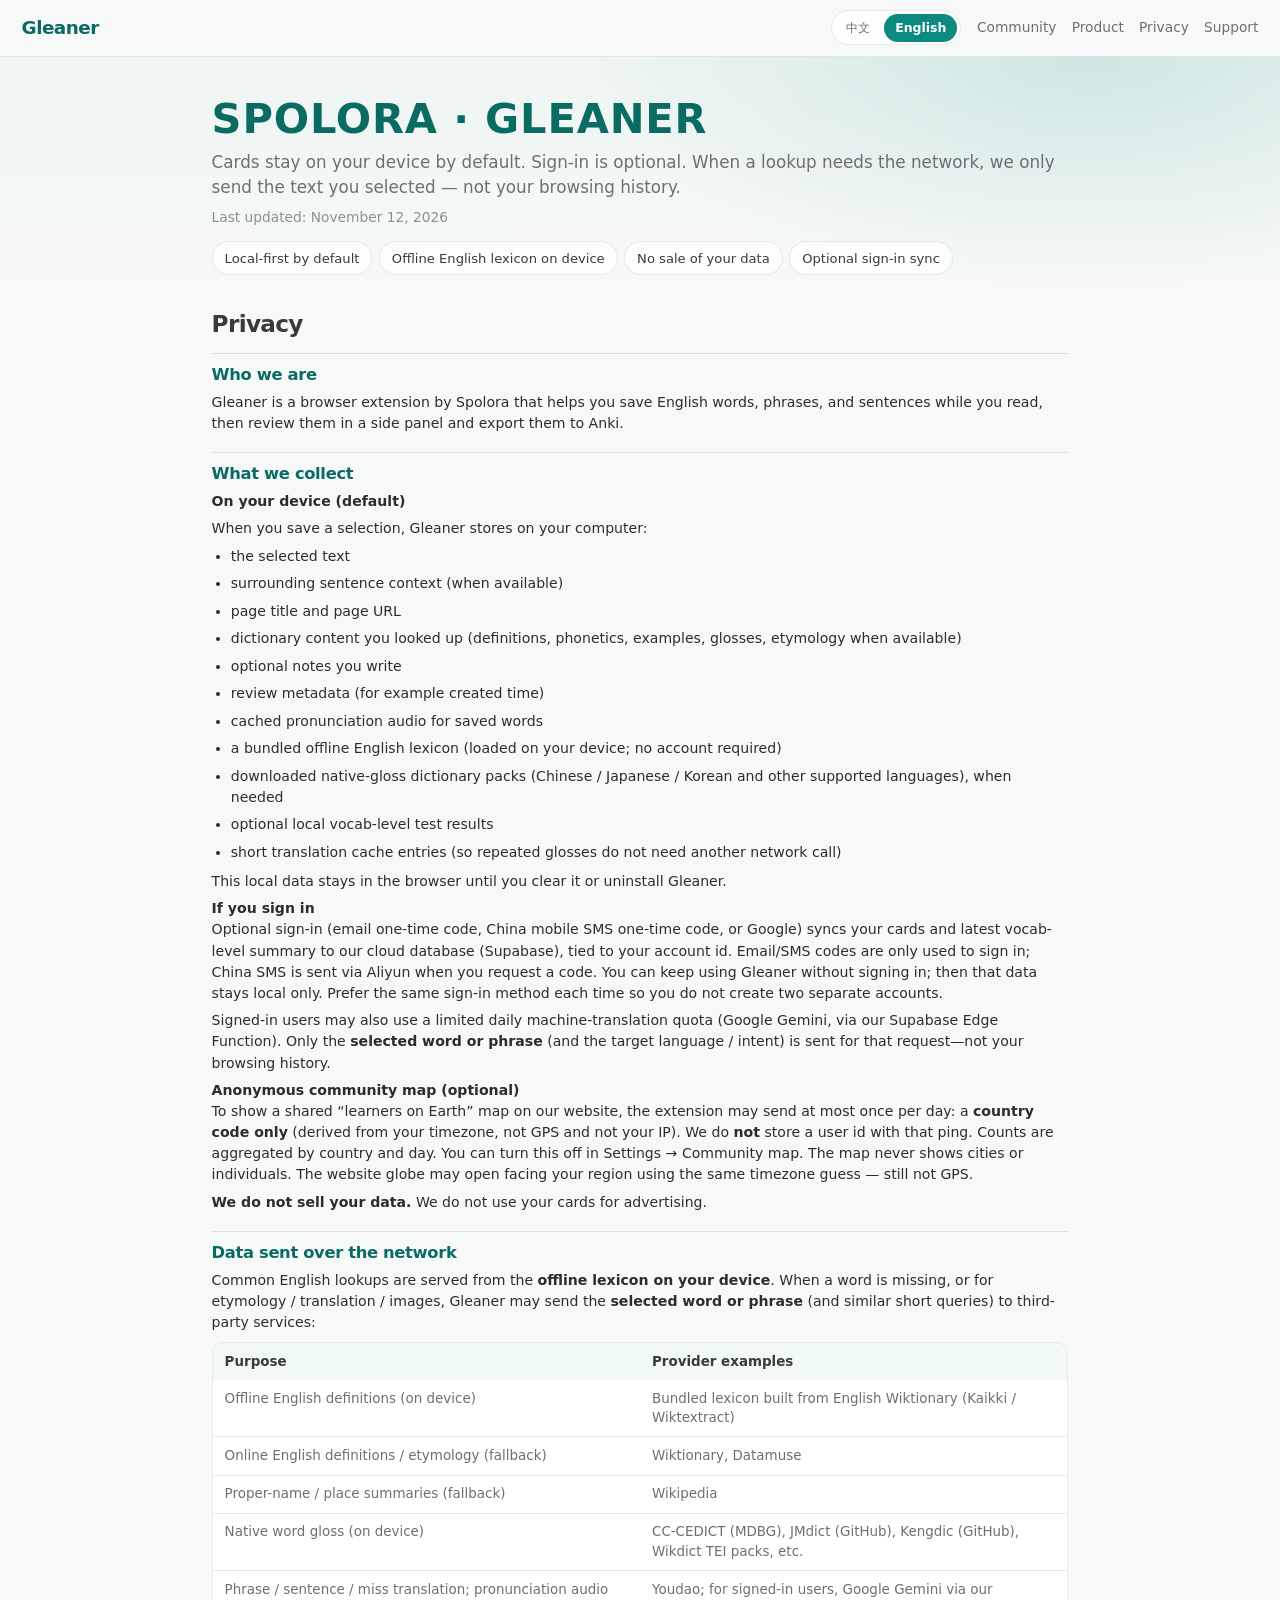
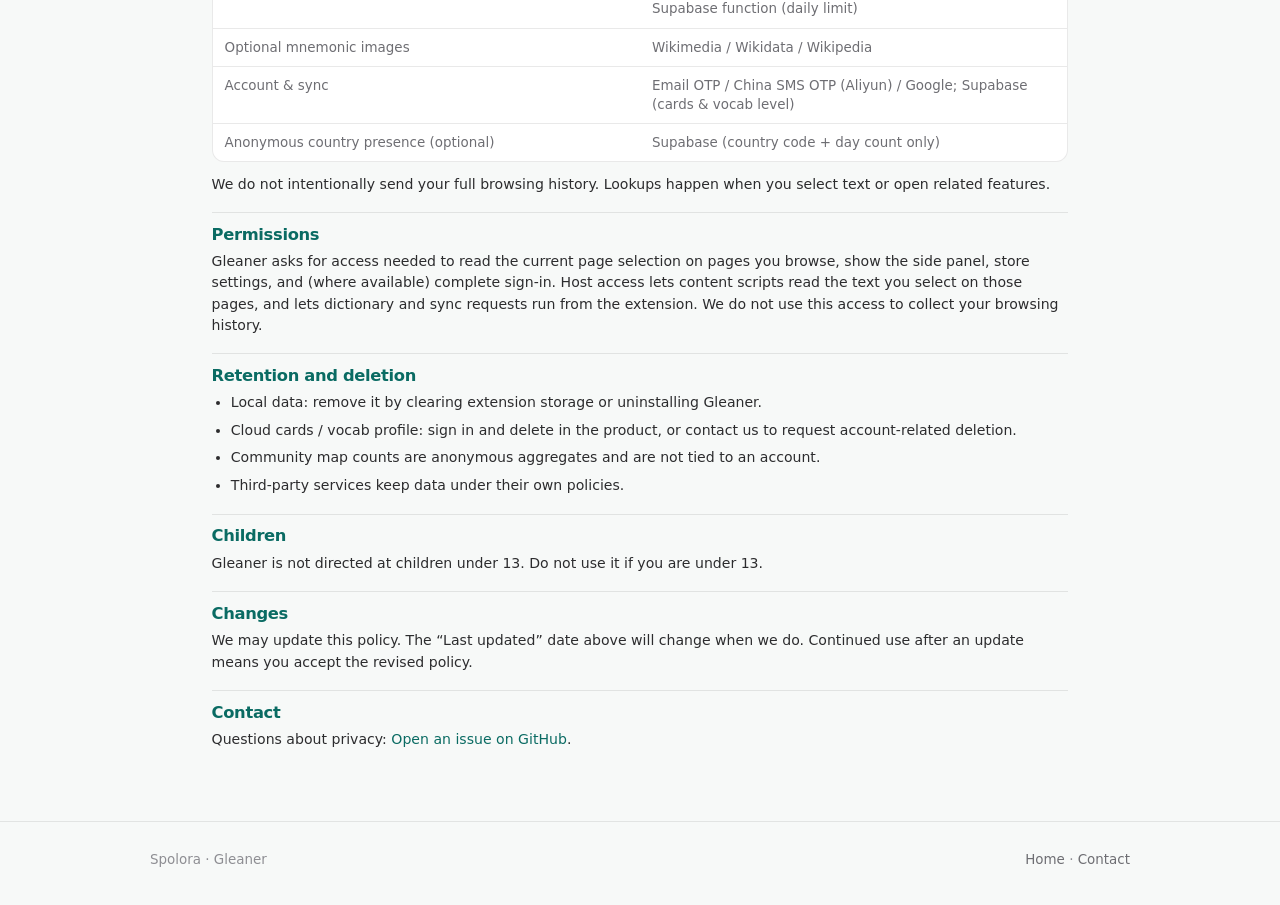
==== privacy.html @ b1b244e4 "Use teal outline secondary CTAs on the hero. Co-authored-by: Cursor <cursoragent@cursor.com>" ====
<!doctype html>
<html lang="en">
  <head>
    <meta charset="UTF-8" />
    <meta name="viewport" content="width=device-width, initial-scale=1" />
    <title>Gleaner Privacy Policy · 隐私政策</title>
    <meta
      name="description"
      content="Privacy Policy for the Gleaner browser extension by Spolora. Gleaner 浏览器扩展隐私政策"
    />
    <link rel="icon" href="icons/icon.svg" type="image/svg+xml" />
    <link rel="icon" href="icons/32.png" type="image/png" sizes="32x32" />
    <link rel="icon" href="icons/16.png" type="image/png" sizes="16x16" />
    <link rel="apple-touch-icon" href="icons/128.png" sizes="128x128" />
    <link rel="stylesheet" href="assets/site.css?v=27" />
    <script>
      (function () {
        try {
          var v = localStorage.getItem('gleaner.siteLang') || '';
          if (v !== 'auto' && v !== 'en' && v !== 'zh') {
            var legacy = localStorage.getItem('gleaner.policyLang') || '';
            v = legacy === 'en' || legacy === 'zh' ? legacy : 'auto';
          }
          var langs = [];
          try {
            langs = Array.prototype.slice.call(navigator.languages || []);
          } catch (e) {}
          if (!langs.length && navigator.language) langs = [navigator.language];
          var zh = langs.some(function (l) {
            return /^zh\b/i.test(l || '');
          });
          var lang = v === 'zh' || v === 'en' ? v : zh ? 'zh' : 'en';
          document.documentElement.setAttribute('data-site-lang', lang);
          document.documentElement.setAttribute('data-policy-lang', lang);
          document.documentElement.lang = lang === 'zh' ? 'zh-CN' : 'en';
        } catch (e) {}
      })();
    </script>
  </head>
  <body data-i18n-title="docTitlePrivacy">
    <nav class="nav" aria-label="Primary">
      <a class="nav-brand" href="./">Gleaner</a>
      <div class="nav-end">
        <div class="lang-controls" role="group" data-i18n-aria="langGroup">
          <div class="lang-switch" role="group">
            <button type="button" data-lang-choice="zh" aria-pressed="false">
              <span data-i18n="langLocal">中文</span>
            </button>
            <button type="button" data-lang-choice="en" aria-pressed="false">
              <span data-i18n="langEn">English</span>
            </button>
          </div>
        </div>
        <div class="nav-links">
          <a href="./#community" data-i18n="navCommunity">Community</a>
          <a href="./#product" data-i18n="navProduct">Product</a>
          <a href="./privacy.html" aria-current="page" data-i18n="navPrivacy">Privacy</a>
          <a href="https://github.com/Spolora/gleaner-site/issues" data-i18n="navSupport"
            >Support</a
          >
        </div>
      </div>
    </nav>

    <header class="policy-hero">
      <div class="policy-hero-inner">
        <p class="policy-kicker" data-i18n="policyKicker">Spolora · Gleaner</p>
        <p class="policy-lead" data-i18n="policyLead">
          Cards stay on your device by default. Sign-in is optional. When a lookup
          needs the network, we only send the text you selected — not your browsing
          history.
        </p>
        <p class="policy-meta" data-i18n="policyMeta">
          Last updated: November 12, 2026
        </p>
        <ul class="policy-summary">
          <li data-i18n="policySum1">Local-first by default</li>
          <li data-i18n="policySum2">Offline English lexicon on device</li>
          <li data-i18n="policySum3">No sale of your data</li>
          <li data-i18n="policySum4">Optional sign-in sync</li>
        </ul>
      </div>
    </header>

    <main class="policy">
      <section id="en" class="policy-panel" lang="en" data-policy-panel="en" role="tabpanel" hidden>
        <h2>Privacy</h2>

        <h3>Who we are</h3>
        <p>
          Gleaner is a browser extension by Spolora that helps you save English words, phrases, and
          sentences while you read, then review them in a side panel and export them to Anki.
        </p>

        <h3>What we collect</h3>
        <p><strong>On your device (default)</strong></p>
        <p>When you save a selection, Gleaner stores on your computer:</p>
        <ul>
          <li>the selected text</li>
          <li>surrounding sentence context (when available)</li>
          <li>page title and page URL</li>
          <li>
            dictionary content you looked up (definitions, phonetics, examples, glosses, etymology
            when available)
          </li>
          <li>optional notes you write</li>
          <li>review metadata (for example created time)</li>
          <li>cached pronunciation audio for saved words</li>
          <li>a bundled offline English lexicon (loaded on your device; no account required)</li>
          <li>
            downloaded native-gloss dictionary packs (Chinese / Japanese / Korean and other
            supported languages), when needed
          </li>
          <li>optional local vocab-level test results</li>
          <li>
            short translation cache entries (so repeated glosses do not need another network call)
          </li>
        </ul>
        <p>
          This local data stays in the browser until you clear it or uninstall Gleaner.
        </p>
        <p>
          <strong>If you sign in</strong><br />
          Optional sign-in (email one-time code, China mobile SMS one-time code, or Google) syncs
          your cards and latest vocab-level summary to our cloud database (Supabase), tied to your
          account id. Email/SMS codes are only used to sign in; China SMS is sent via Aliyun when
          you request a code. You can keep using Gleaner without signing in; then that data stays
          local only. Prefer the same sign-in method each time so you do not create two separate
          accounts.
        </p>
        <p>
          Signed-in users may also use a limited daily machine-translation quota (Google Gemini,
          via our Supabase Edge Function). Only the <strong>selected word or phrase</strong> (and
          the target language / intent) is sent for that request—not your browsing history.
        </p>
        <p>
          <strong>Anonymous community map (optional)</strong><br />
          To show a shared “learners on Earth” map on our website, the extension may send at most
          once per day: a <strong>country code only</strong> (derived from your timezone, not GPS
          and not your IP). We do <strong>not</strong> store a user id with that ping. Counts are
          aggregated by country and day. You can turn this off in Settings → Community map. The map
          never shows cities or individuals. The website globe may open facing your region using the
          same timezone guess — still not GPS.
        </p>
        <p>
          <strong>We do not sell your data.</strong> We do not use your cards for advertising.
        </p>

        <h3>Data sent over the network</h3>
        <p>
          Common English lookups are served from the <strong>offline lexicon on your device</strong>.
          When a word is missing, or for etymology / translation / images, Gleaner may send the
          <strong>selected word or phrase</strong> (and similar short queries) to third-party
          services:
        </p>
        <table>
          <thead>
            <tr>
              <th>Purpose</th>
              <th>Provider examples</th>
            </tr>
          </thead>
          <tbody>
            <tr>
              <td>Offline English definitions (on device)</td>
              <td>Bundled lexicon built from English Wiktionary (Kaikki / Wiktextract)</td>
            </tr>
            <tr>
              <td>Online English definitions / etymology (fallback)</td>
              <td>Wiktionary, Datamuse</td>
            </tr>
            <tr>
              <td>Proper-name / place summaries (fallback)</td>
              <td>Wikipedia</td>
            </tr>
            <tr>
              <td>Native word gloss (on device)</td>
              <td>CC-CEDICT (MDBG), JMdict (GitHub), Kengdic (GitHub), Wikdict TEI packs, etc.</td>
            </tr>
            <tr>
              <td>Phrase / sentence / miss translation; pronunciation audio</td>
              <td>
                Youdao; for signed-in users, Google Gemini via our Supabase function (daily limit)
              </td>
            </tr>
            <tr>
              <td>Optional mnemonic images</td>
              <td>Wikimedia / Wikidata / Wikipedia</td>
            </tr>
            <tr>
              <td>Account &amp; sync</td>
              <td>
                Email OTP / China SMS OTP (Aliyun) / Google; Supabase (cards &amp; vocab level)
              </td>
            </tr>
            <tr>
              <td>Anonymous country presence (optional)</td>
              <td>Supabase (country code + day count only)</td>
            </tr>
          </tbody>
        </table>
        <p>
          We do not intentionally send your full browsing history. Lookups happen when you select
          text or open related features.
        </p>

        <h3>Permissions</h3>
        <p>
          Gleaner asks for access needed to read the current page selection on pages you browse,
          show the side panel, store settings, and (where available) complete sign-in. Host access
          lets content scripts read the text you select on those pages, and lets dictionary and sync
          requests run from the extension. We do not use this access to collect your browsing
          history.
        </p>

        <h3>Retention and deletion</h3>
        <ul>
          <li>
            Local data: remove it by clearing extension storage or uninstalling Gleaner.
          </li>
          <li>
            Cloud cards / vocab profile: sign in and delete in the product, or contact us to request
            account-related deletion.
          </li>
          <li>
            Community map counts are anonymous aggregates and are not tied to an account.
          </li>
          <li>Third-party services keep data under their own policies.</li>
        </ul>

        <h3>Children</h3>
        <p>Gleaner is not directed at children under 13. Do not use it if you are under 13.</p>

        <h3>Changes</h3>
        <p>
          We may update this policy. The “Last updated” date above will change when we do. Continued
          use after an update means you accept the revised policy.
        </p>

        <h3>Contact</h3>
        <p>
          Questions about privacy:
          <a href="https://github.com/Spolora/gleaner-site/issues">Open an issue on GitHub</a>.
        </p>
      </section>

      <section id="zh" class="policy-panel" lang="zh-CN" data-policy-panel="zh" role="tabpanel" hidden>
        <h2>隐私</h2>

        <h3>我们是谁</h3>
        <p>
          Gleaner 是 Spolora 推出的浏览器扩展：你在阅读时划选英文单词、短语或句子并收藏，在侧边栏复习，并可导出到
          Anki
        </p>

        <h3>我们收集什么</h3>
        <p><strong>默认仅保存在本机</strong></p>
        <p>当你收藏内容时，Gleaner 会在你的电脑/浏览器中保存：</p>
        <ul>
          <li>划选的文本</li>
          <li>上下文句子（如能提取）</li>
          <li>页面标题与网址</li>
          <li>查阅到的词典信息（释义、音标、例句、母语释义、词源等）</li>
          <li>你填写的笔记</li>
          <li>复习相关时间信息</li>
          <li>已收藏单词的发音缓存</li>
          <li>随扩展附带的离线英语词库（在本机加载，无需登录）</li>
          <li>按需下载的母语词典包（中文 / 日文 / 韩文及其他已支持语言）</li>
          <li>可选的词汇水平测试结果（本机）</li>
          <li>简短的翻译缓存（避免重复请求）</li>
        </ul>
        <p>在你清空扩展数据或卸载之前，这些内容留在本机</p>
        <p>
          <strong>如果你选择登录</strong><br />
          可选登录（邮箱验证码、中国大陆手机号短信验证码，或 Google）会把卡片与最近一次词汇水平摘要同步到我们的云端数据库（Supabase），并与账号
          ID 关联；验证码仅用于登录；短信经阿里云发送；不登录也可以正常使用，这些内容只留在本机；请尽量固定同一种登录方式，以免产生两个账号
        </p>
        <p>
          登录用户还可使用有限的每日机翻额度（Google Gemini，经由我们的 Supabase Edge Function）；此类请求仅发送<strong>你划选的词或短语</strong>（以及目标语言 / 用途），不会上传浏览历史
        </p>
        <p>
          <strong>匿名社区地图（可选）</strong><br />
          为在官网展示「地球上的学习者」地图，扩展最多每天发送一次：仅<strong>国家代码</strong>（由时区粗略推断，不是
          GPS，也不使用你的 IP）；我们<strong>不会</strong>把用户 ID 与该心跳一起存储；按国家与日期聚合计数；可在设置中关闭「社区地图」；地图不会显示城市或个人；官网地球也可能按同一时区猜测转到你所在地区——同样不是
          GPS
        </p>
        <p><strong>我们不出售你的数据，也不把卡片用于广告</strong></p>

        <h3>会发到网络上的内容</h3>
        <p>
          常见英文释义优先使用<strong>本机离线词库</strong>；词库未收录，或需要词源 / 翻译 / 配图时，扩展可能把<strong>你划选的词或短语</strong>（及类似短查询）发送给第三方服务：
        </p>
        <table>
          <thead>
            <tr>
              <th>用途</th>
              <th>服务示例</th>
            </tr>
          </thead>
          <tbody>
            <tr>
              <td>离线英文释义（本机）</td>
              <td>随包装载的英语维基词典精简词库（Kaikki / Wiktextract）</td>
            </tr>
            <tr>
              <td>在线英文释义 / 词源（兜底）</td>
              <td>Wiktionary、Datamuse</td>
            </tr>
            <tr>
              <td>人名 / 地名摘要（兜底）</td>
              <td>维基百科</td>
            </tr>
            <tr>
              <td>单词母语释义（本机）</td>
              <td>CC-CEDICT（MDBG）、JMdict（GitHub）、Kengdic（GitHub）、Wikdict 等</td>
            </tr>
            <tr>
              <td>短语 / 句子 / 未收录词翻译；发音音频</td>
              <td>有道；登录用户可通过我们的后端使用 Google Gemini（有每日上限）</td>
            </tr>
            <tr>
              <td>可选助记图片</td>
              <td>Wikimedia / Wikidata / Wikipedia</td>
            </tr>
            <tr>
              <td>账号与同步</td>
              <td>邮箱验证码 / 中国大陆短信验证码（阿里云）/ Google；Supabase（卡片与词汇水平）</td>
            </tr>
            <tr>
              <td>匿名国家活跃（可选）</td>
              <td>Supabase（仅国家码 + 日计数）</td>
            </tr>
          </tbody>
        </table>
        <p>我们不会故意上传你的完整浏览历史；请求发生在你划词或使用相关功能时</p>

        <h3>权限说明</h3>
        <p>
          扩展需要在你浏览的网页上读取当前选中文本、打开侧边栏、保存设置，并在支持的浏览器中完成登录；主机访问权限用于在这些页面上运行划词脚本，以及发起词典查询与同步请求。我们不会用该权限收集你的浏览历史
        </p>

        <h3>保存与删除</h3>
        <ul>
          <li>本机数据：清空扩展存储，或卸载 Gleaner</li>
          <li>云端卡片 / 词汇水平：登录后在产品内删除，或联系我们处理账号相关删除</li>
          <li>社区地图计数为匿名聚合，不绑定账号</li>
          <li>第三方服务按其各自政策处理数据</li>
        </ul>

        <h3>儿童</h3>
        <p>本产品不面向 13 岁以下儿童；未满 13 岁请勿使用</p>

        <h3>变更</h3>
        <p>
          我们可能更新本政策，并以文首“更新日期”为准；更新后继续使用即视为接受修订内容
        </p>

        <h3>联系我们</h3>
        <p>
          隐私相关问题：请在
          <a href="https://github.com/Spolora/gleaner-site/issues">GitHub Issues</a>
          留言
        </p>
      </section>
    </main>

    <footer class="footer">
      <div class="footer-inner">
        <span>Spolora · Gleaner</span>
        <span>
          <a href="./" data-i18n="navHome">Home</a>
          ·
          <a href="https://github.com/Spolora/gleaner-site/issues" data-i18n="navContact"
            >Contact</a
          >
        </span>
      </div>
    </footer>

    <script src="./assets/i18n.js?v=8"></script>
  </body>
</html>
---- assets/site.css ----
@import url("https://fonts.googleapis.com/css2?family=Great+Vibes&family=Playfair+Display:wght@600;700&display=swap");

:root {
  color-scheme: light;
  --ink: #2c2c2e;
  --ink-soft: #3a3a3c;
  --soft: #6e6e73;
  --mute: #8e8e93;
  --line: rgba(44, 44, 46, 0.1);
  --bg: #f7f9f8;
  --panel: #ffffff;
  --teal: #0d8a80;
  --teal-deep: #0a6b63;
  --teal-soft: rgba(13, 138, 128, 0.12);
  --sand: #f3eee6;
  --amber: #c27a2d;
  --shadow: 0 16px 40px rgba(44, 44, 46, 0.07);
  --serif: "SF Pro Display", "Segoe UI Variable Display", "PingFang SC",
    "Helvetica Neue", system-ui, sans-serif;
  --sans: "SF Pro Text", "Segoe UI Variable Text", "PingFang SC", "Microsoft YaHei",
    "Helvetica Neue", system-ui, sans-serif;
  --script: "Great Vibes", "Segoe Script", cursive;
  --display: "Playfair Display", Georgia, "Times New Roman", serif;
}

* {
  box-sizing: border-box;
}

html {
  scroll-behavior: smooth;
}

body {
  margin: 0;
  font-family: var(--sans);
  color: var(--ink);
  background: var(--bg);
  line-height: 1.45;
  -webkit-font-smoothing: antialiased;
}

/* Chinese UI reads denser; nudge base size down slightly. */
html[data-site-lang='zh'] body {
  font-size: 0.94rem;
}


a {
  color: var(--teal-deep);
  text-decoration: none;
}

a:hover {
  text-decoration: underline;
}

.nav {
  position: sticky;
  top: 0;
  z-index: 20;
  display: flex;
  align-items: center;
  justify-content: space-between;
  gap: 1rem;
  padding: 0.65rem 1.35rem;
  backdrop-filter: saturate(180%) blur(16px);
  background: rgba(247, 249, 248, 0.78);
  border-bottom: 1px solid var(--line);
}

.nav-brand {
  font-family: var(--serif);
  font-size: 1.15rem;
  font-weight: 600;
  letter-spacing: -0.03em;
  color: var(--teal-deep);
  text-decoration: none;
}

.nav-end {
  display: flex;
  flex-wrap: wrap;
  align-items: center;
  justify-content: flex-end;
  gap: 0.75rem 1rem;
}

.nav-links {
  display: flex;
  flex-wrap: wrap;
  gap: 0.95rem;
  font-size: 0.86rem;
  color: var(--soft);
}

.lang-controls {
  display: inline-flex;
  flex-wrap: wrap;
  align-items: center;
  gap: 0.4rem;
}

.lang-switch {
  display: inline-flex;
  gap: 0.2rem;
  padding: 0.15rem;
  border-radius: 980px;
  background: rgba(255, 255, 255, 0.7);
  border: 1px solid var(--line);
}

.lang-switch button {
  appearance: none;
  border: 0;
  background: transparent;
  color: var(--soft);
  font: inherit;
  font-size: 0.78rem;
  font-weight: 560;
  padding: 0.32rem 0.7rem;
  border-radius: 980px;
  cursor: pointer;
}

.lang-switch button.is-active {
  background: var(--teal);
  color: #fff;
}

@media (max-width: 720px) {
  .nav {
    align-items: flex-start;
  }

  .nav-end {
    width: 100%;
    justify-content: flex-start;
  }
}

.nav-links a {
  color: inherit;
  text-decoration: none;
}

.nav-links a:hover {
  color: var(--teal-deep);
}

.hero {
  position: relative;
  min-height: 0;
  display: flex;
  flex-direction: column;
  justify-content: flex-end;
  padding: clamp(1.25rem, 3.5vw, 2.25rem) 1.35rem clamp(1.35rem, 3vw, 1.85rem);
  overflow: hidden;
  background:
    radial-gradient(1000px 560px at 78% 8%, rgba(13, 138, 128, 0.18), transparent 55%),
    radial-gradient(720px 420px at 8% 85%, rgba(194, 122, 45, 0.08), transparent 50%),
    linear-gradient(180deg, #eef5f3 0%, #f7f9f8 52%, #ffffff 100%);
}

.hero::after {
  content: "";
  position: absolute;
  inset: 0;
  background-image: linear-gradient(
    to bottom,
    transparent 0%,
    transparent 68%,
    rgba(247, 249, 248, 0.5) 100%
  );
  pointer-events: none;
}

.hero-inner {
  position: relative;
  z-index: 1;
  max-width: 980px;
  margin: 0 auto;
  width: 100%;
  animation: rise 0.9s cubic-bezier(0.22, 1, 0.36, 1) both;
}

.hero-brand {
  margin: 0;
  font-family: var(--serif);
  font-size: clamp(2.6rem, 7vw, 4.6rem);
  font-weight: 600;
  letter-spacing: -0.05em;
  line-height: 0.95;
  color: var(--teal-deep);
}

.hero-title {
  margin: 0.65rem 0 0;
  max-width: none;
  font-family: var(--serif);
  font-size: clamp(1.15rem, 2.4vw, 1.55rem);
  font-weight: 560;
  letter-spacing: -0.03em;
  line-height: 1.25;
  color: var(--ink-soft);
  white-space: nowrap;
}

@media (max-width: 720px) {
  .hero-title {
    white-space: normal;
    font-size: clamp(1.1rem, 4.6vw, 1.35rem);
  }
}

.hero-lead {
  margin: 0.75rem 0 0;
  max-width: 34rem;
  color: var(--soft);
  font-size: 1.02rem;
}

.hero-cta {
  display: flex;
  flex-wrap: wrap;
  gap: 0.65rem;
  margin-top: 1.25rem;
}

.btn {
  display: inline-flex;
  align-items: center;
  justify-content: center;
  border-radius: 980px;
  padding: 0.68rem 1.2rem;
  font-size: 0.9rem;
  font-weight: 560;
  border: 1.5px solid transparent;
  cursor: pointer;
  transition: transform 0.2s ease, background 0.2s ease, color 0.2s ease,
    border-color 0.2s ease, box-shadow 0.2s ease;
  text-decoration: none;
}

.btn:hover {
  text-decoration: none;
  transform: translateY(-1px);
}

.btn-primary {
  background: var(--teal);
  color: #fff;
  border-color: var(--teal);
}

.btn-primary:hover {
  background: var(--teal-deep);
  border-color: var(--teal-deep);
  color: #fff;
  box-shadow: 0 8px 20px rgba(13, 138, 128, 0.22);
}

.btn-ghost {
  background: transparent;
  color: var(--teal-deep);
  border-color: rgba(10, 107, 99, 0.55);
}

.btn-ghost:hover {
  background: var(--teal-soft);
  border-color: var(--teal-deep);
  color: var(--teal-deep);
}

.section {
  padding: clamp(2.4rem, 5.5vw, 4rem) 1.35rem;
}

.section-inner {
  max-width: 980px;
  margin: 0 auto;
}

.section h2 {
  margin: 0;
  font-family: var(--serif);
  /* Match hero title size (product page hierarchy). */
  font-size: clamp(1.15rem, 2.4vw, 1.55rem);
  font-weight: 560;
  letter-spacing: -0.03em;
  line-height: 1.25;
  color: var(--ink-soft);
}

@media (max-width: 640px) {
  .section h2 {
    font-size: clamp(1.1rem, 4.6vw, 1.35rem);
  }
}

.section .lead {
  margin: 0.55rem 0 0;
  max-width: 38rem;
  color: var(--soft);
  font-size: 0.98rem;
}

.features {
  display: grid;
  gap: 0.85rem;
  margin-top: 1.6rem;
}

@media (min-width: 800px) {
  .features {
    grid-template-columns: repeat(3, 1fr);
  }
}

.feature {
  padding: 1rem 0 0;
  border-top: 1px solid var(--line);
  animation: rise 0.8s cubic-bezier(0.22, 1, 0.36, 1) both;
}

.feature:nth-child(2) {
  animation-delay: 0.08s;
}

.feature:nth-child(3) {
  animation-delay: 0.16s;
}

.feature h3 {
  margin: 0;
  font-size: 1.05rem;
  letter-spacing: -0.02em;
  color: var(--teal-deep);
}

.feature p {
  margin: 0.35rem 0 0;
  color: var(--soft);
  font-size: 0.92rem;
}

.community {
  background: linear-gradient(180deg, #eef4f3 0%, #f5f5f7 100%);
}

.map-shell {
  margin-top: 1.35rem;
  padding: 1rem 0.9rem 0.85rem;
  border-radius: 24px;
  background: var(--panel);
  box-shadow: var(--shadow);
  animation: fade 1.1s ease both;
}

.map-meta {
  display: flex;
  flex-wrap: wrap;
  align-items: baseline;
  justify-content: space-between;
  gap: 0.55rem 1.25rem;
  margin-bottom: 0.55rem;
  padding: 0 0.25rem;
}

.map-stat {
  font-family: var(--serif);
  font-size: clamp(0.86rem, 1.5vw, 1rem);
  font-weight: 560;
  letter-spacing: -0.02em;
  color: var(--ink-soft);
}

.map-stat span {
  color: var(--mute);
  font-size: 0.72rem;
  font-weight: 500;
  letter-spacing: 0;
}

.map-note {
  margin: 0;
  max-width: 34rem;
  color: var(--mute);
  font-size: 0.8rem;
  line-height: 1.4;
}

.map-toolbar {
  display: flex;
  flex-wrap: wrap;
  align-items: center;
  justify-content: space-between;
  gap: 0.65rem 1rem;
  margin: 0.2rem 0 0.7rem;
  padding: 0 0.15rem;
}

.map-modes {
  display: inline-flex;
  padding: 2px;
  border-radius: 980px;
  background: var(--teal-soft);
}

.map-mode {
  border: 0;
  border-radius: 980px;
  padding: 0.26rem 0.62rem;
  font: inherit;
  font-size: 0.7rem;
  font-weight: 560;
  color: var(--soft);
  background: transparent;
  cursor: pointer;
  transition: background 0.2s ease, color 0.2s ease;
}

.map-mode:hover {
  color: var(--teal-deep);
}

.map-mode.is-active {
  background: #fff;
  color: var(--teal-deep);
  box-shadow: 0 1px 3px rgba(13, 138, 128, 0.12);
}

.map-legend {
  display: inline-flex;
  align-items: center;
  gap: 0.4rem;
  color: var(--mute);
  font-size: 0.74rem;
}

.map-legend-bar {
  width: 88px;
  height: 8px;
  border-radius: 980px;
  background: linear-gradient(
    90deg,
    #bae6fd 0%,
    #38bdf8 20%,
    #facc15 45%,
    #f97316 70%,
    #dc2626 88%,
    #450a0a 100%
  );
}

.world-globe {
  position: relative;
  width: 100%;
  min-height: 400px;
  border-radius: 18px;
  overflow: hidden;
  background:
    radial-gradient(circle at 50% 45%, #1a2330 0%, #0f141c 60%, #0b0e13 100%);
  cursor: grab;
}

.world-globe[data-mode='borders'] {
  background:
    radial-gradient(circle at 50% 42%, #d9e6f2 0%, #eef3f7 55%, #f5f5f7 100%);
}

.globe-loading {
  position: absolute;
  inset: 0;
  display: grid;
  place-items: center;
  margin: 0;
  color: rgba(255, 255, 255, 0.72);
  font-size: 0.95rem;
  z-index: 1;
  pointer-events: none;
}

.world-globe:active {
  cursor: grabbing;
}

.world-globe canvas {
  display: block;
  width: 100% !important;
}

.map-hint {
  margin: 0.5rem 0 0;
  text-align: center;
  color: var(--mute);
  font-size: 0.76rem;
  letter-spacing: 0.02em;
}

.footer {
  padding: 1.75rem 1.35rem 2.25rem;
  border-top: 1px solid var(--line);
  color: var(--mute);
  font-size: 0.84rem;
}

.footer-inner {
  max-width: 980px;
  margin: 0 auto;
  display: flex;
  flex-wrap: wrap;
  justify-content: space-between;
  gap: 0.65rem 1.25rem;
}

.footer a {
  color: var(--soft);
}

@keyframes rise {
  from {
    opacity: 0;
    transform: translateY(14px);
  }
  to {
    opacity: 1;
    transform: translateY(0);
  }
}

@keyframes fade {
  from {
    opacity: 0;
  }
  to {
    opacity: 1;
  }
}

@media (prefers-reduced-motion: reduce) {
  *,
  *::before,
  *::after {
    animation: none !important;
    transition: none !important;
  }
}

/* —— Privacy policy page —— */
.policy-hero {
  padding: clamp(1.5rem, 4vw, 2.4rem) 0 1.5rem;
  background:
    radial-gradient(900px 420px at 85% 0%, rgba(13, 138, 128, 0.14), transparent 55%),
    linear-gradient(180deg, #eef5f3 0%, var(--bg) 100%);
}

.policy-hero-inner,
.policy {
  box-sizing: border-box;
  width: 100%;
  max-width: 900px;
  margin: 0 auto;
  padding-left: 1.35rem;
  padding-right: 1.35rem;
  text-align: left;
}

.policy-hero-inner {
  animation: rise 0.75s cubic-bezier(0.22, 1, 0.36, 1) both;
}

.policy-kicker {
  margin: 0;
  font-size: clamp(1.9rem, 4.2vw, 2.6rem);
  letter-spacing: 0.02em;
  text-transform: uppercase;
  color: var(--teal-deep);
  font-weight: 650;
  line-height: 1.15;
}

.policy-lead {
  margin: 0.45rem 0 0;
  max-width: none;
  color: var(--soft);
  font-size: 1.05rem;
  line-height: 1.45;
}

.policy-meta {
  margin: 0.55rem 0 0;
  color: var(--mute);
  font-size: 0.86rem;
}

.policy-summary {
  display: flex;
  flex-wrap: wrap;
  gap: 0.4rem;
  margin: 0.85rem 0 0;
  padding: 0;
  list-style: none;
}

.policy-summary li {
  margin: 0;
  padding: 0.4rem 0.75rem;
  border-radius: 980px;
  background: rgba(255, 255, 255, 0.75);
  border: 1px solid var(--line);
  color: var(--ink-soft);
  font-size: 0.82rem;
}

.policy-lang {
  display: inline-flex;
  gap: 0.25rem;
  margin-top: 0.9rem;
  padding: 0.2rem;
  border-radius: 980px;
  background: rgba(255, 255, 255, 0.7);
  border: 1px solid var(--line);
}

.policy-lang button {
  appearance: none;
  border: 0;
  background: transparent;
  color: var(--soft);
  font: inherit;
  font-size: 0.84rem;
  font-weight: 560;
  padding: 0.4rem 0.85rem;
  border-radius: 980px;
  cursor: pointer;
}

.policy-lang button.is-active {
  background: var(--teal);
  color: #fff;
}

.policy {
  padding-top: 0.5rem;
  padding-bottom: 4rem;
}

.policy-panel {
  animation: fade 0.35s ease both;
}

.policy-panel[hidden] {
  display: none !important;
}

.policy h2 {
  margin: 0 0 0.35rem;
  font-family: var(--serif);
  font-size: 1.45rem;
  font-weight: 600;
  letter-spacing: -0.03em;
  color: var(--ink-soft);
}

.policy h3 {
  margin: 1.1rem 0 0.3rem;
  padding-top: 0.6rem;
  border-top: 1px solid var(--line);
  font-size: 1.02rem;
  letter-spacing: -0.02em;
  color: var(--teal-deep);
}

.policy h3:first-of-type {
  margin-top: 0.75rem;
}

.policy p,
.policy li {
  margin: 0 0 0.4rem;
  color: var(--ink);
  font-size: 0.88rem;
  line-height: 1.5;
}

.policy ul {
  margin: 0 0 0.5rem;
  padding-left: 1.2rem;
}

.policy table {
  width: 100%;
  border-collapse: separate;
  border-spacing: 0;
  margin: 0.55rem 0 0.7rem;
  font-size: 0.84rem;
  border: 1px solid var(--line);
  border-radius: 12px;
  overflow: hidden;
  background: var(--panel);
}

.policy th,
.policy td {
  padding: 0.55rem 0.75rem;
  text-align: left;
  vertical-align: top;
  border-bottom: 1px solid var(--line);
  line-height: 1.45;
}

.policy tr:last-child th,
.policy tr:last-child td {
  border-bottom: 0;
}

.policy th {
  width: 34%;
  background: rgba(13, 138, 128, 0.06);
  color: var(--ink-soft);
  font-weight: 560;
}

.policy td {
  color: var(--soft);
}

@media (max-width: 560px) {
  .policy th,
  .policy td {
    display: block;
    width: 100%;
  }

  .policy th {
    border-bottom: 0;
    padding-bottom: 0.2rem;
  }

  .policy td {
    padding-top: 0.25rem;
  }
}
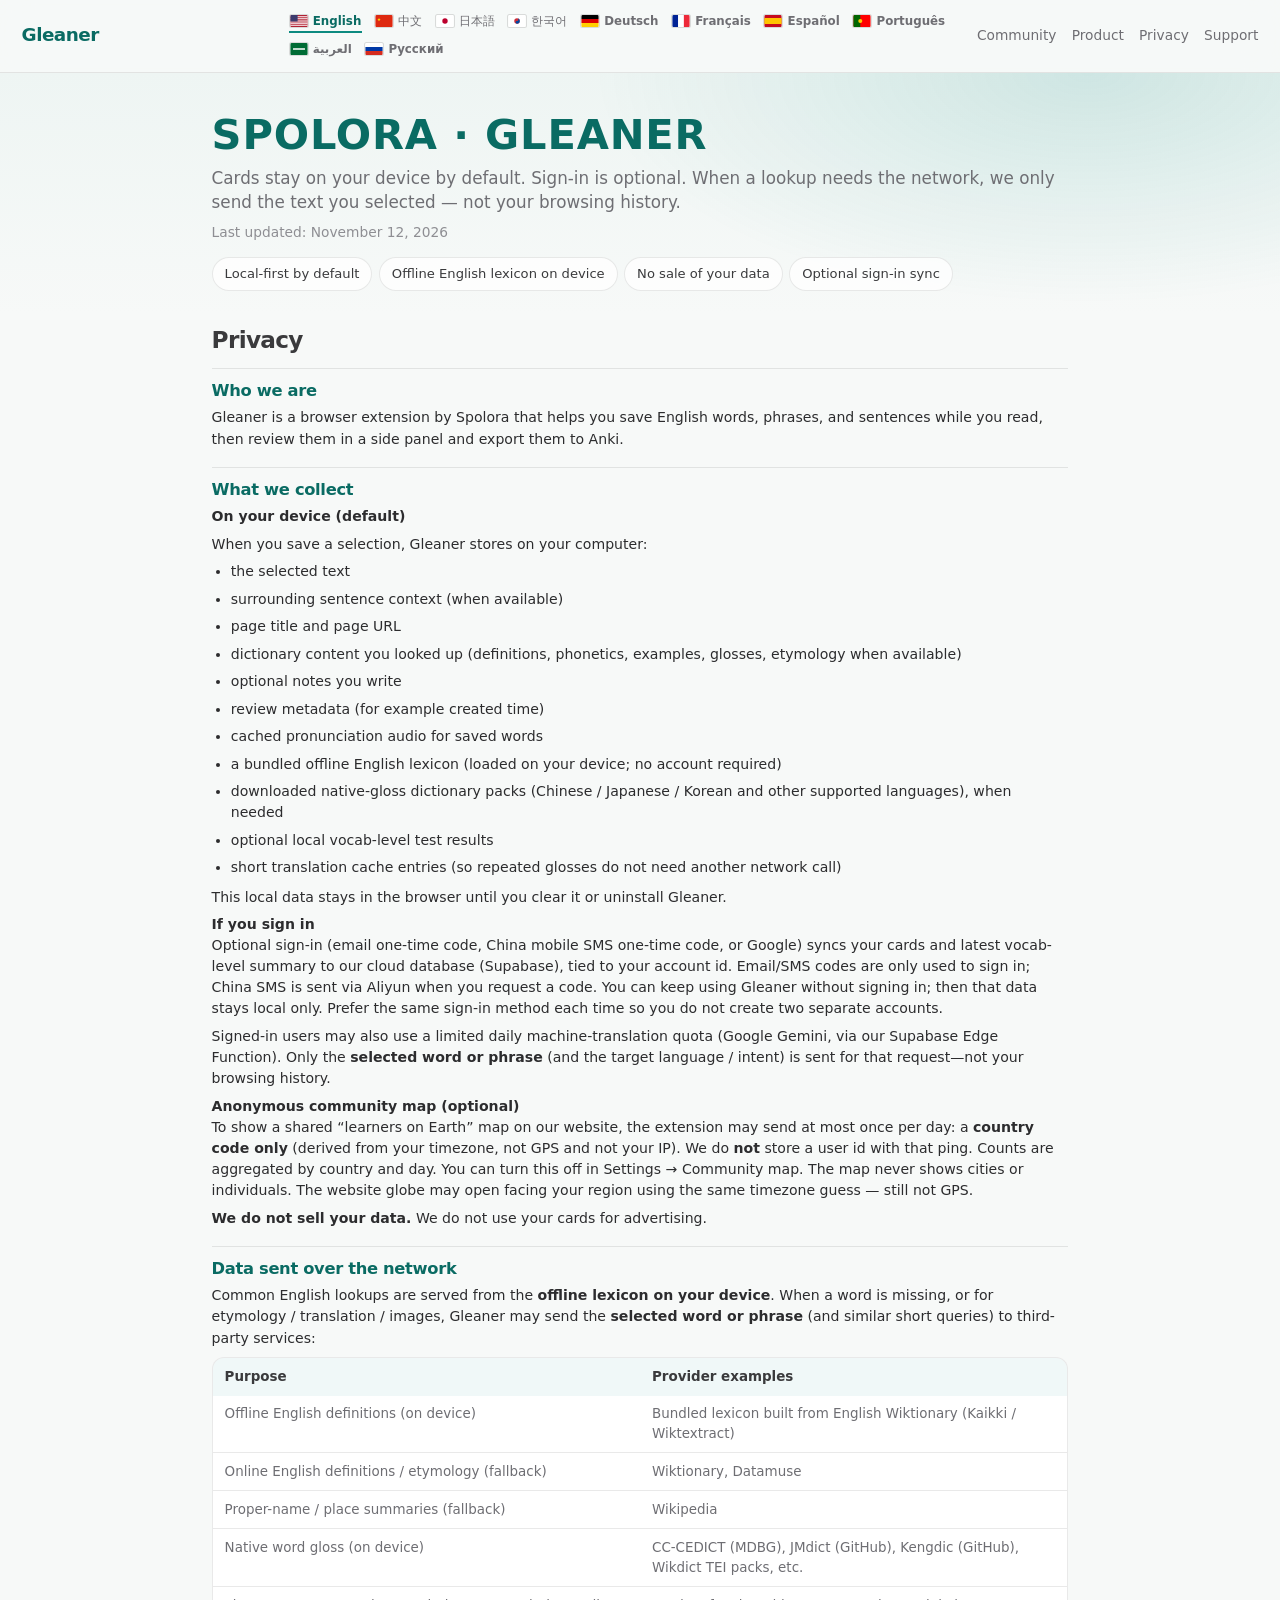
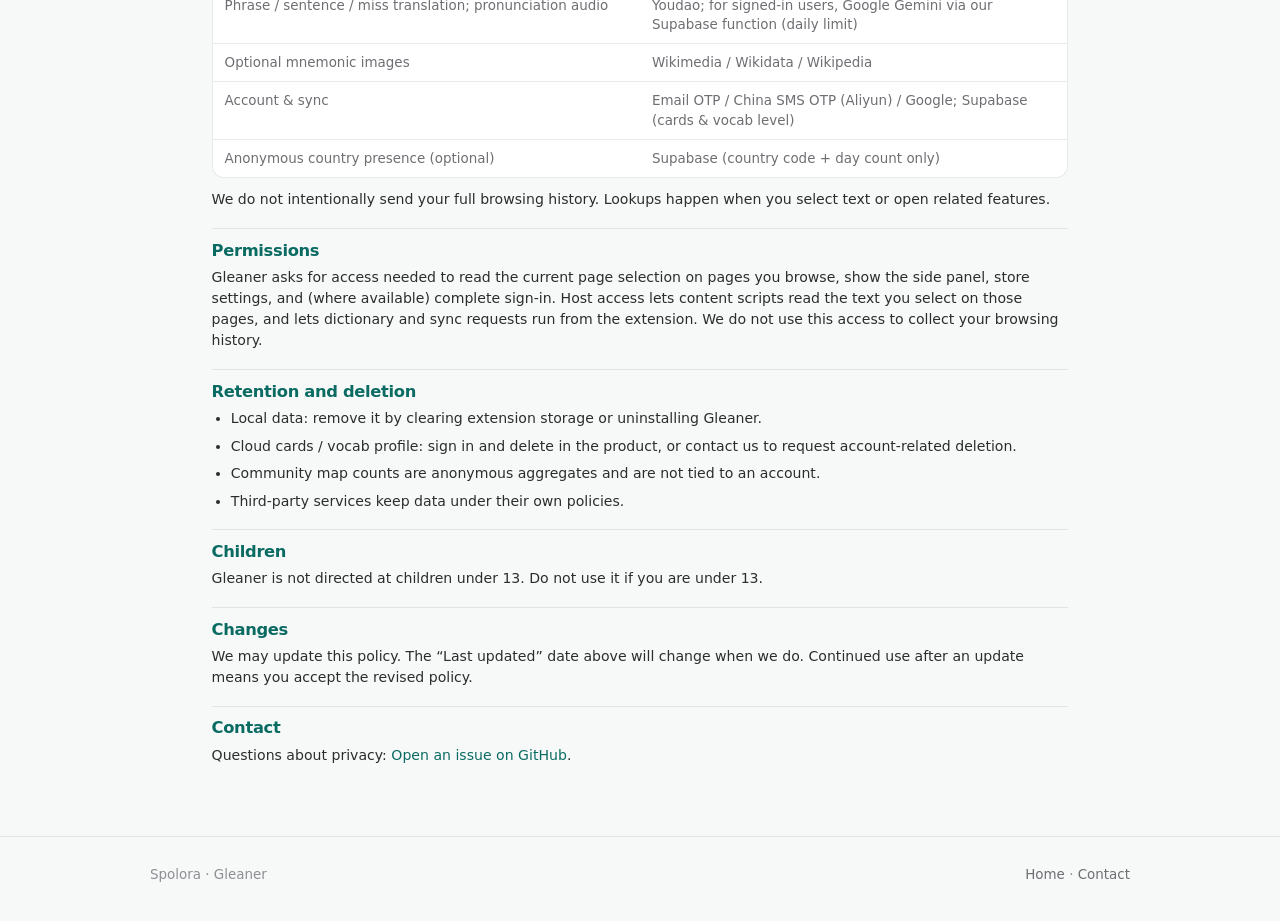
==== commit bb55d419: "feat: 主页及隐私页支持多语言" ====
--- a/privacy.html
+++ b/privacy.html
@@ -12,12 +12,37 @@
     <link rel="icon" href="icons/32.png" type="image/png" sizes="32x32" />
     <link rel="icon" href="icons/16.png" type="image/png" sizes="16x16" />
     <link rel="apple-touch-icon" href="icons/128.png" sizes="128x128" />
-    <link rel="stylesheet" href="assets/site.css?v=27" />
+    <link rel="stylesheet" href="assets/site.css?v=28" />
     <script>
       (function () {
         try {
+          var known = {
+            en: 1,
+            zh: 1,
+            ja: 1,
+            ko: 1,
+            de: 1,
+            fr: 1,
+            es: 1,
+            pt: 1,
+            ar: 1,
+            ru: 1,
+          };
+          var tags = {
+            en: 'en',
+            zh: 'zh-CN',
+            ja: 'ja',
+            ko: 'ko',
+            de: 'de',
+            fr: 'fr',
+            es: 'es',
+            pt: 'pt',
+            ar: 'ar',
+            ru: 'ru',
+          };
+          var prefixes = ['zh', 'ja', 'ko', 'de', 'fr', 'es', 'pt', 'ar', 'ru'];
           var v = localStorage.getItem('gleaner.siteLang') || '';
-          if (v !== 'auto' && v !== 'en' && v !== 'zh') {
+          if (v !== 'auto' && !known[v]) {
             var legacy = localStorage.getItem('gleaner.policyLang') || '';
             v = legacy === 'en' || legacy === 'zh' ? legacy : 'auto';
           }
@@ -26,13 +51,24 @@
             langs = Array.prototype.slice.call(navigator.languages || []);
           } catch (e) {}
           if (!langs.length && navigator.language) langs = [navigator.language];
-          var zh = langs.some(function (l) {
-            return /^zh\b/i.test(l || '');
-          });
-          var lang = v === 'zh' || v === 'en' ? v : zh ? 'zh' : 'en';
+          function detect() {
+            var i, j, lower;
+            for (i = 0; i < langs.length; i++) {
+              lower = String(langs[i] || '').toLowerCase();
+              for (j = 0; j < prefixes.length; j++) {
+                if (lower.indexOf(prefixes[j]) === 0) return prefixes[j];
+              }
+            }
+            return 'en';
+          }
+          var lang = known[v] ? v : detect();
           document.documentElement.setAttribute('data-site-lang', lang);
-          document.documentElement.setAttribute('data-policy-lang', lang);
-          document.documentElement.lang = lang === 'zh' ? 'zh-CN' : 'en';
+          document.documentElement.setAttribute(
+            'data-policy-lang',
+            lang === 'zh' ? 'zh' : 'en',
+          );
+          document.documentElement.lang = tags[lang] || 'en';
+          document.documentElement.dir = lang === 'ar' ? 'rtl' : 'ltr';
         } catch (e) {}
       })();
     </script>
@@ -42,14 +78,7 @@
       <a class="nav-brand" href="./">Gleaner</a>
       <div class="nav-end">
         <div class="lang-controls" role="group" data-i18n-aria="langGroup">
-          <div class="lang-switch" role="group">
-            <button type="button" data-lang-choice="zh" aria-pressed="false">
-              <span data-i18n="langLocal">中文</span>
-            </button>
-            <button type="button" data-lang-choice="en" aria-pressed="false">
-              <span data-i18n="langEn">English</span>
-            </button>
-          </div>
+          <div class="lang-switch" data-lang-switch role="group"></div>
         </div>
         <div class="nav-links">
           <a href="./#community" data-i18n="navCommunity">Community</a>
@@ -79,6 +108,15 @@
           <li data-i18n="policySum3">No sale of your data</li>
           <li data-i18n="policySum4">Optional sign-in sync</li>
         </ul>
+        <p
+          class="policy-body-note"
+          data-policy-body-note
+          data-i18n="policyBodyNote"
+          hidden
+        >
+          Full policy text below is shown in English (or Chinese when that language is
+          selected).
+        </p>
       </div>
     </header>
 
@@ -377,6 +415,6 @@
       </div>
     </footer>
 
-    <script src="./assets/i18n.js?v=8"></script>
+    <script src="./assets/i18n.js?v=9"></script>
   </body>
 </html>
--- a/assets/site.css
+++ b/assets/site.css
@@ -98,34 +98,68 @@
   display: inline-flex;
   flex-wrap: wrap;
   align-items: center;
-  gap: 0.4rem;
+  gap: 0.35rem;
+  max-width: min(100%, 42rem);
 }
 
 .lang-switch {
   display: inline-flex;
-  gap: 0.2rem;
-  padding: 0.15rem;
-  border-radius: 980px;
-  background: rgba(255, 255, 255, 0.7);
-  border: 1px solid var(--line);
+  flex-wrap: wrap;
+  align-items: center;
+  gap: 0.35rem 0.75rem;
+  padding: 0;
+  border: 0;
+  border-radius: 0;
+  background: transparent;
 }
 
 .lang-switch button {
   appearance: none;
+  display: inline-flex;
+  align-items: center;
+  gap: 0.32rem;
   border: 0;
+  border-bottom: 2px solid transparent;
   background: transparent;
   color: var(--soft);
   font: inherit;
-  font-size: 0.78rem;
+  font-size: 0.74rem;
   font-weight: 560;
-  padding: 0.32rem 0.7rem;
-  border-radius: 980px;
+  line-height: 1.2;
+  padding: 0.2rem 0.05rem;
+  border-radius: 0;
   cursor: pointer;
+  transition: color 0.15s ease, border-color 0.15s ease;
+}
+
+.lang-switch button:hover {
+  color: var(--teal-deep);
 }
 
 .lang-switch button.is-active {
-  background: var(--teal);
-  color: #fff;
+  background: transparent;
+  color: var(--teal-deep);
+  border-bottom-color: var(--teal);
+}
+
+.lang-flag {
+  display: inline-flex;
+  width: 18px;
+  height: 12px;
+  flex-shrink: 0;
+  overflow: hidden;
+  border-radius: 1.5px;
+  box-shadow: 0 0 0 1px rgba(0, 0, 0, 0.12);
+}
+
+.lang-flag svg {
+  display: block;
+  width: 18px;
+  height: 12px;
+}
+
+.lang-name {
+  white-space: nowrap;
 }
 
 @media (max-width: 720px) {
@@ -613,32 +647,10 @@
   font-size: 0.82rem;
 }
 
-.policy-lang {
-  display: inline-flex;
-  gap: 0.25rem;
-  margin-top: 0.9rem;
-  padding: 0.2rem;
-  border-radius: 980px;
-  background: rgba(255, 255, 255, 0.7);
-  border: 1px solid var(--line);
-}
-
-.policy-lang button {
-  appearance: none;
-  border: 0;
-  background: transparent;
-  color: var(--soft);
-  font: inherit;
-  font-size: 0.84rem;
-  font-weight: 560;
-  padding: 0.4rem 0.85rem;
-  border-radius: 980px;
-  cursor: pointer;
-}
-
-.policy-lang button.is-active {
-  background: var(--teal);
-  color: #fff;
+.policy-body-note {
+  margin: 0.85rem 0 0;
+  font-size: 0.8rem;
+  color: var(--soft);
 }
 
 .policy {
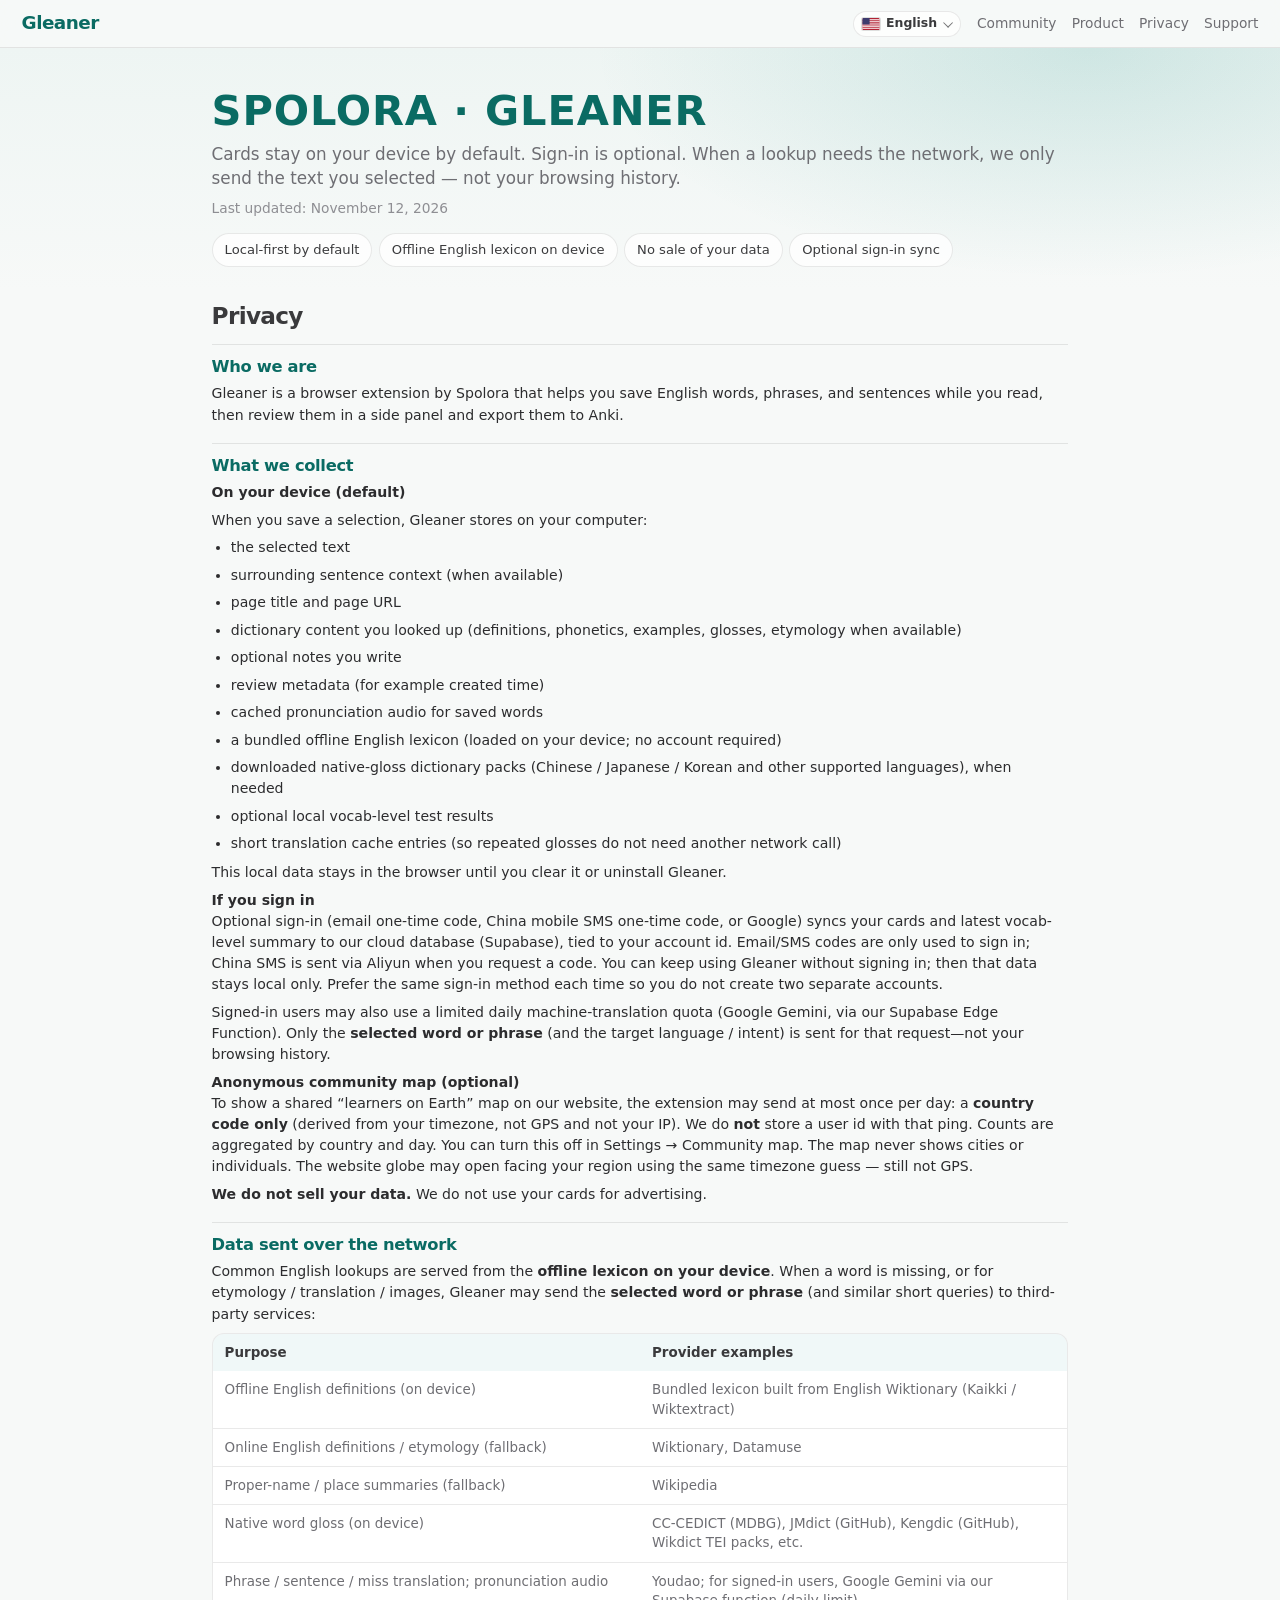
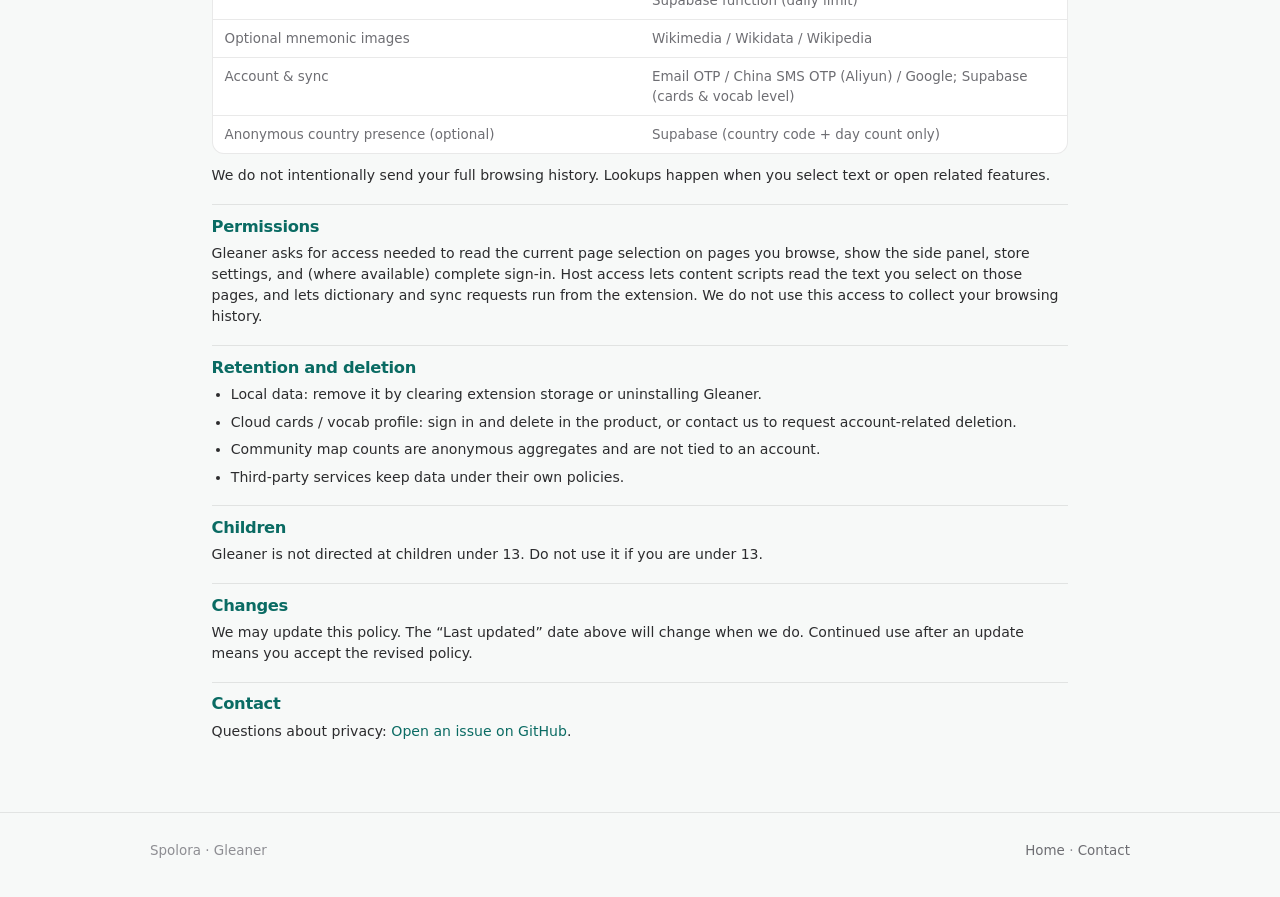
==== commit b606624b: "feat: 各语言放在选项卡中" ====
--- a/privacy.html
+++ b/privacy.html
@@ -12,7 +12,7 @@
     <link rel="icon" href="icons/32.png" type="image/png" sizes="32x32" />
     <link rel="icon" href="icons/16.png" type="image/png" sizes="16x16" />
     <link rel="apple-touch-icon" href="icons/128.png" sizes="128x128" />
-    <link rel="stylesheet" href="assets/site.css?v=28" />
+    <link rel="stylesheet" href="assets/site.css?v=29" />
     <script>
       (function () {
         try {
@@ -415,6 +415,6 @@
       </div>
     </footer>
 
-    <script src="./assets/i18n.js?v=9"></script>
+    <script src="./assets/i18n.js?v=10"></script>
   </body>
 </html>
--- a/assets/site.css
+++ b/assets/site.css
@@ -96,50 +96,111 @@
 
 .lang-controls {
   display: inline-flex;
-  flex-wrap: wrap;
-  align-items: center;
-  gap: 0.35rem;
-  max-width: min(100%, 42rem);
+  align-items: center;
+  position: relative;
+  z-index: 30;
 }
 
 .lang-switch {
+  position: relative;
   display: inline-flex;
-  flex-wrap: wrap;
-  align-items: center;
-  gap: 0.35rem 0.75rem;
-  padding: 0;
-  border: 0;
-  border-radius: 0;
-  background: transparent;
-}
-
-.lang-switch button {
+  align-items: center;
+}
+
+.lang-trigger {
   appearance: none;
   display: inline-flex;
   align-items: center;
-  gap: 0.32rem;
-  border: 0;
-  border-bottom: 2px solid transparent;
-  background: transparent;
-  color: var(--soft);
+  gap: 0.4rem;
+  margin: 0;
+  padding: 0.28rem 0.55rem;
+  border: 1px solid var(--line);
+  border-radius: 980px;
+  background: rgba(255, 255, 255, 0.78);
+  color: var(--ink-soft);
   font: inherit;
-  font-size: 0.74rem;
+  font-size: 0.78rem;
   font-weight: 560;
   line-height: 1.2;
-  padding: 0.2rem 0.05rem;
-  border-radius: 0;
   cursor: pointer;
-  transition: color 0.15s ease, border-color 0.15s ease;
-}
-
-.lang-switch button:hover {
-  color: var(--teal-deep);
-}
-
-.lang-switch button.is-active {
+  transition: border-color 0.15s ease, color 0.15s ease, background 0.15s ease;
+}
+
+.lang-trigger:hover,
+.lang-switch.is-open .lang-trigger {
+  color: var(--teal-deep);
+  border-color: rgba(13, 138, 128, 0.35);
+  background: #fff;
+}
+
+.lang-current {
+  display: inline-flex;
+  align-items: center;
+  gap: 0.35rem;
+}
+
+.lang-caret {
+  width: 0.42rem;
+  height: 0.42rem;
+  margin-inline-start: 0.05rem;
+  border-inline-end: 1.5px solid currentColor;
+  border-bottom: 1.5px solid currentColor;
+  transform: rotate(45deg) translateY(-1px);
+  opacity: 0.7;
+  transition: transform 0.15s ease;
+}
+
+.lang-switch.is-open .lang-caret {
+  transform: rotate(225deg) translateY(-1px);
+}
+
+.lang-menu {
+  position: absolute;
+  top: calc(100% + 0.4rem);
+  inset-inline-end: 0;
+  min-width: 10.5rem;
+  max-height: min(70vh, 22rem);
+  overflow: auto;
+  padding: 0.35rem;
+  border: 1px solid var(--line);
+  border-radius: 12px;
+  background: rgba(255, 255, 255, 0.97);
+  box-shadow: 0 12px 32px rgba(20, 40, 36, 0.12);
+  display: none;
+}
+
+.lang-switch.is-open .lang-menu {
+  display: grid;
+  gap: 0.1rem;
+}
+
+.lang-option {
+  appearance: none;
+  display: flex;
+  align-items: center;
+  gap: 0.45rem;
+  width: 100%;
+  margin: 0;
+  padding: 0.45rem 0.55rem;
+  border: 0;
+  border-radius: 8px;
   background: transparent;
-  color: var(--teal-deep);
-  border-bottom-color: var(--teal);
+  color: var(--ink-soft);
+  font: inherit;
+  font-size: 0.8rem;
+  font-weight: 540;
+  text-align: start;
+  cursor: pointer;
+}
+
+.lang-option:hover {
+  background: rgba(13, 138, 128, 0.08);
+  color: var(--teal-deep);
+}
+
+.lang-option.is-active {
+  background: rgba(13, 138, 128, 0.12);
+  color: var(--teal-deep);
 }
 
 .lang-flag {
